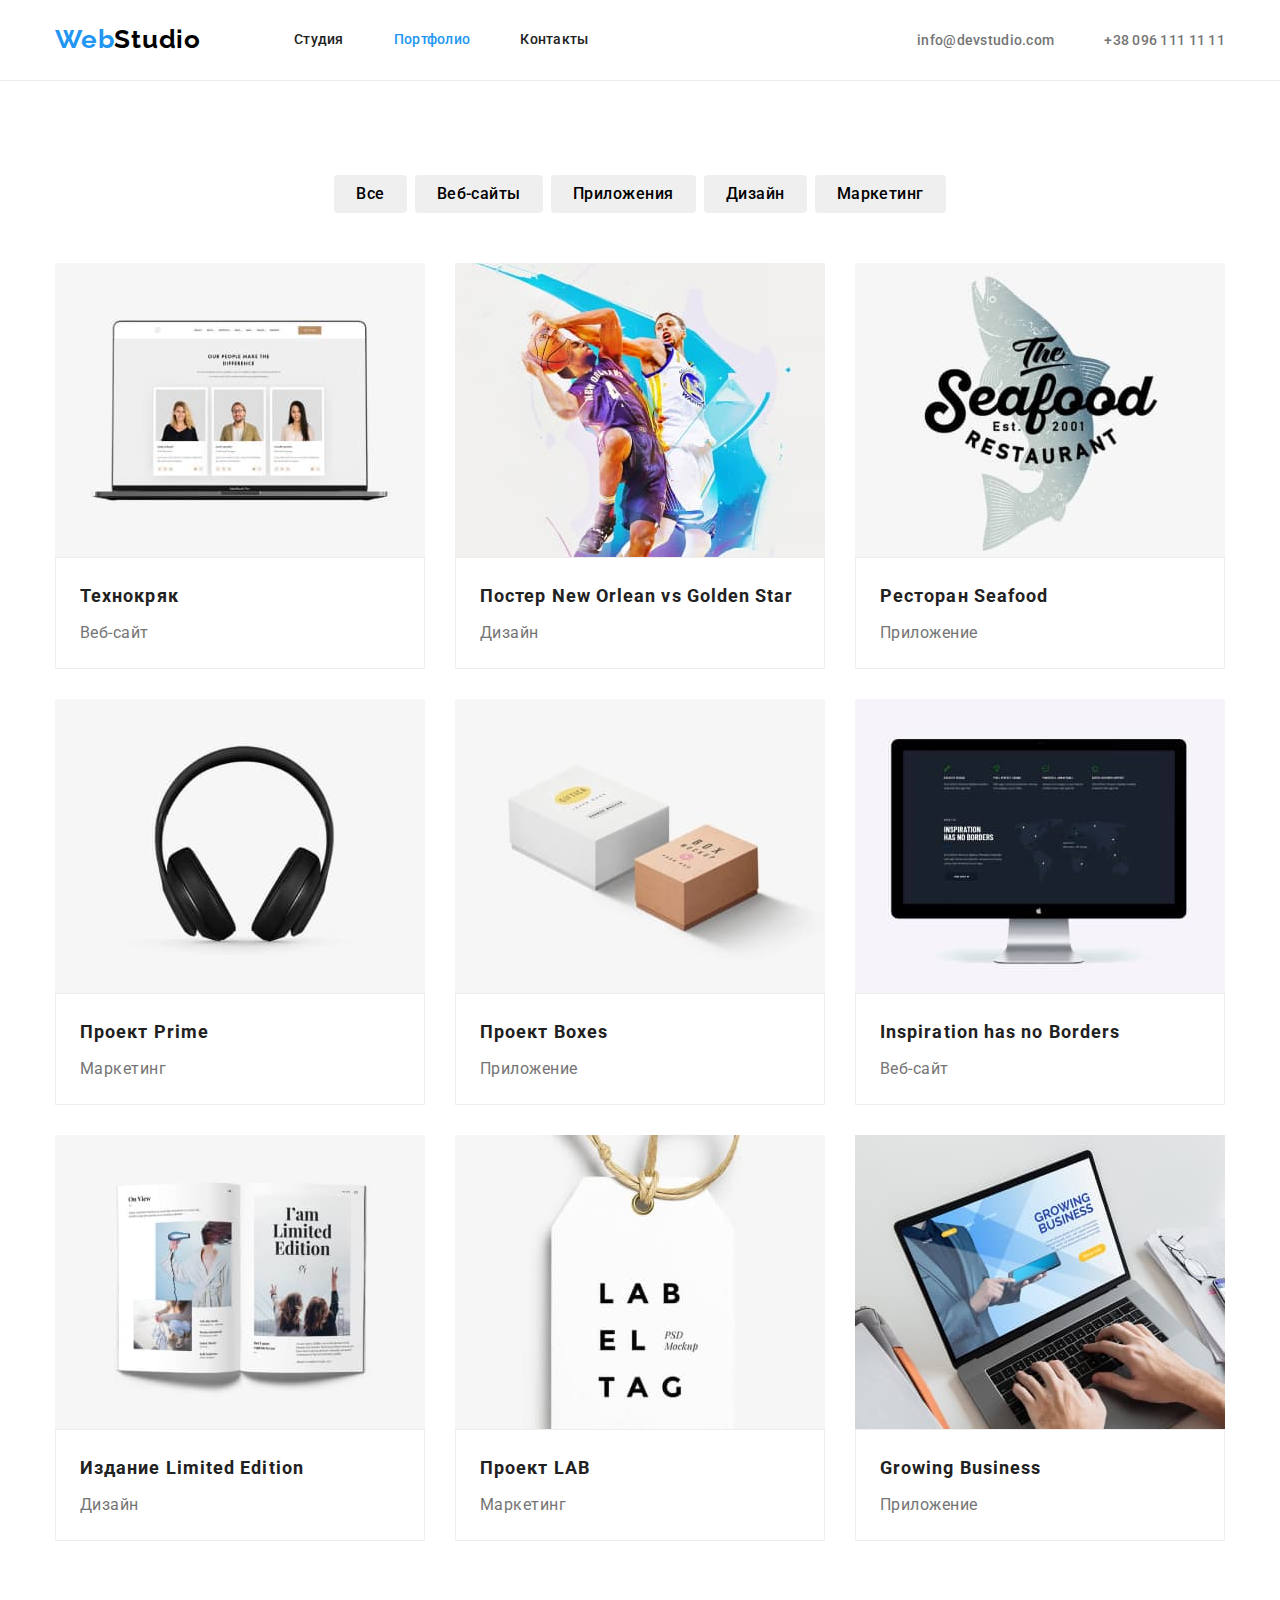
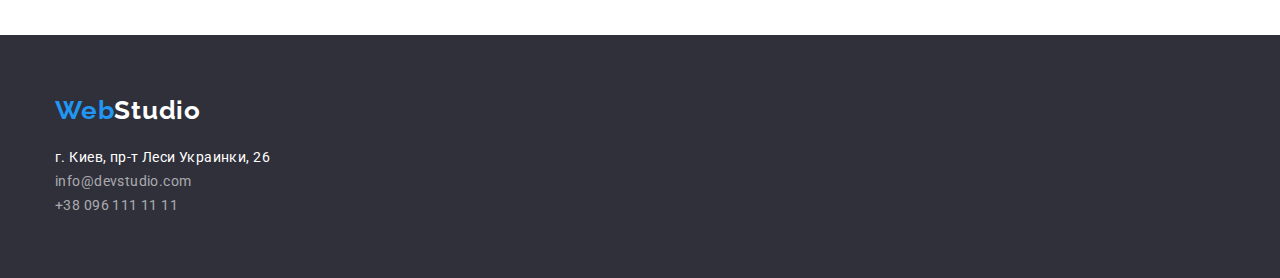
==== portfolio.html @ 31b7b87a "Add files via upload" ====
<!DOCTYPE html>
<html lang="ru">
<head>
    <meta charset="UTF-8">
    <meta http-equiv="X-UA-Compatible" content="IE=edge">
    <meta name="viewport" content="width=device-width, initial-scale=1.0">
    <title>WebStudio</title>
    <link href="https://fonts.googleapis.com/css2?family=Raleway:wght@700&family=Roboto:wght@400;500;700;900&display=swap" rel="stylesheet">
    <link rel="stylesheet" href="https://cdnjs.cloudflare.com/ajax/libs/modern-normalize/1.1.0/modern-normalize.min.css">
    <link rel="stylesheet" href="./css/style.css">
</head>
<body>
    <header class="header section">
        <div class="container header-nav">
            <nav class="nav">
                <a href="./index.html" class="logo logo-link"><span class="web">Web</span>Studio</a>
            <ul class="site-nav">
                <li class="site-nav-item"><a href="./index.html" class="link">Студия</a></li>
                <li class="site-nav-item"><a href="./portfolio.html" class="link current">Портфолио</a></li>
                <li class="site-nav-item"><a href=""class="link">Контакты</a></li>
            </ul>
           </nav>
           <ul class="nav-contacts">
               <li class="nav-contacts-item"><a href="mailto:info@devstudio.com" class="link-contact">info@devstudio.com</a></li>
               <li class="nav-contacts-item"><a href="tel:+380961111111" class="link-contact">+38 096 111 11 11</a></li>
           </ul>
        </div>
       </header>
   <!--Main content-->
    <main>
        <!--Section Portfolio-->
        <setion>
            <div class="container main-portfolio">
            <h1 class="visually-hidden">Портфолио</h1>
            <div class="button-list">
                <button type="button" class="button-portfolio">Все</button>
                <button type="button" class="button-portfolio">Веб-сайты</button>
                <button type="button" class="button-portfolio">Приложения</button>
                <button type="button" class="button-portfolio">Дизайн</button>
                <button type="button" class="button-portfolio">Маркетинг</button>
            </div>
            <div class="flex-container">
            <ul class="portfolio-list">
                <li class="portfolio-item"> 
                    <a href="" class="portfolio-link">
                    <img src="./images/technocrack.jpg" alt="Ноутбук" width="370" height="294">
                        <div class="picture-card">
                            <h2 class="portfolio-title">Технокряк</h2>
                            <p class="portfolio-filter">Веб-сайт</p>
                        </div>
                        <p class="portfolio-description visually-hidden">Описание</p>
                    </a>       
                </li>
                <li class="portfolio-item">
                    <a href="" class="portfolio-link">
                        <img src="./images/new-orlean.jpg" alt="Баскетболисты" width="370" height="294">
                            <div class="picture-card">
                                <h2 class="portfolio-title">Постер New Orlean vs Golden Star</h2>
                                <p class="portfolio-filter">Дизайн</p>
                            </div>
                            <p class="portfolio-description visually-hidden">Описание</p>
                    </a>       
                </li>
                <li class="portfolio-item">
                    <a href="" class="portfolio-link">
                        <img src="./images/seafood.jpg" alt="Лого ресторана" width="370" height="294">
                            <div class="picture-card">
                                <h2 class="portfolio-title">Ресторан Seafood</h2>
                                <p class="portfolio-filter">Приложение</p>
                            </div>
                            <p class="portfolio-description visually-hidden">Описание</p>
                    </a>
                </li>
                <li class="portfolio-item">
                    <a href="" class="portfolio-link">
                        <img src="./images/prime.jpg" alt="Наушники" width="370" height="294">
                            <div class="picture-card">
                                <h2 class="portfolio-title">Проект Prime</h2>
                                <p class="portfolio-filter">Маркетинг</p>
                            </div>
                            <p class="portfolio-description visually-hidden">Описание</p>
                    </a>
                </li>
                <li class="portfolio-item">
                    <a href="" class="portfolio-link">
                        <img src="./images/boxes.jpg" alt="Коробки" width="370" height="294">
                            <div class="picture-card">
                                <h2 class="portfolio-title">Проект Boxes</h2>
                                <p class="portfolio-filter">Приложение</p>
                            </div>
                            <p class="portfolio-description visually-hidden">Описание</p>
                    </a>  
                </li>
                <li class="portfolio-item">
                    <a href="" class="portfolio-link">
                        <img src="./images/inspiration.jpg" alt="Монитор" width="370" height="294">
                            <div class="picture-card">
                                <h2 class="portfolio-title">Inspiration has no Borders</h2>
                                <p class="portfolio-filter">Веб-сайт</p>
                            </div>
                            <p class="portfolio-description visually-hidden">Описание</p>
                    </a>    
                </li>
                <li class="portfolio-item">
                    <a href="" class="portfolio-link">
                        <img src="./images/limited-edition.jpg" alt="Книга" width="370" height="294">
                            <div class="picture-card">
                                <h2 class="portfolio-title">Издание Limited Edition</h2>
                                <p class="portfolio-filter">Дизайн</p>
                            </div>
                            <p class="portfolio-description visually-hidden">Описание</p>
                    </a>   
                </li>
                <li class="portfolio-item">
                    <a href="" class="portfolio-link">
                        <img src="./images/lab.jpg" alt="Ярлык" width="370" height="294">
                            <div class="picture-card">
                                <h2 class="portfolio-title">Проект LAB</h2>
                                <p class="portfolio-filter">Маркетинг</p>
                            </div>  
                            <p class="portfolio-description visually-hidden">Описание</p>
                    </a>   
                </li>
                <li class="portfolio-item">
                    <a href="" class="portfolio-link">
                        <img src="./images/growing-business.jpg" alt="Ноутбук за работой" width="370" height="294">
                            <div class="picture-card">
                                <h2 class="portfolio-title" lang="en">Growing Business</h2>
                                <p class="portfolio-filter">Приложение</p>
                            </div>
                            <p class="portfolio-description visually-hidden">Описание</p>
                    </a>   
                </li>
            </ul>
        </div>
        </div>
        </section>


    </main>
    <footer class="footer section">
        <div class="container">
        <a href="./index.html" class="logo-footer logo-link"><span class="web-footer">Web</span>Studio</a>
        <address class="address">
            <ul class="address-list">
                <li><a href="" class="adress-link-location">г. Киев, пр-т Леси Украинки, 26</a></li>
                <li><a href="mailto:info@devstudio.com" class="adress-link">info@devstudio.com</a></li>
                <li><a href="tel:+380961111111" class="adress-link">+38 096 111 11 11</a></li>
            </ul>
        </address>
    </footer> 
</body>
</html>
---- css/style.css ----
:root {
    --primary-text-color: #757575; 
    --title-text-color: #212121;
    --accent-color: #2196F3;
    --white-text-color: #FFFFFF;
    --background-color-blue: #2196F3;
    --background-color-white: #FFFFFF;
    --background-color-button: #F5F4FA;
    --logo-text-color: #000000;
    --background-color-footer: #2F303A;
    --button-hover-blue: #188CE8;
    --transparent-link: rgba(255, 255, 255, 0.6);
    --border-header-color: #ECECEC;
    --border-picture-color: #EEEEEE; 
}

/*font-family: 'Raleway', sans-serif;
font-family: 'Roboto', sans-serif;*/

html {box-sizing: border-box;}
*, *::before, *::after {box-sizing: inherit;}

body {font-family: 'Roboto', sans-serif;
    color: var(--title-text-color);}

p, h1, h2, h3, h4, h5, h6, ul {
    margin: 0px;
    padding-left: 0px;
}

ul {list-style: none;}

img {display: block; max-width: 100%; height: auto;}
/*.section {outline: 3px solid rgb(174, 109, 235);}*/

.container {
    width: 1200px;
    padding-left: 15px;
    padding-right: 15px;
    margin: 0 auto;
    /*outline: 1px solid red;*/
}
/*header*/
 /*logo and nav*/

.header {
    display: flex;
align-items: center;
border-bottom: 1px solid var(--border-header-color);
}

    .header-nav {
    display: flex;
    align-items: center;
}
    
    .nav {display: flex;
        align-items: center;}
    .site-nav {display: flex;}


.logo{
    font-family: 'Raleway';
    font-style: normal;
    font-weight: 700;
    font-size: 26px;
    line-height: 1.2;
    letter-spacing: 0.03em;
    color: var(--logo-text-color);

    margin-right: 93px;
    padding-top: 24px;
    padding-bottom: 24px;}

    .web{color: var(--accent-color);}

    .logo-link {
        text-decoration: none
    }

.site-nav .link{
    font-weight: 500;
    font-size: 14px;
    line-height: 1.14;
    letter-spacing: 0.02em;
    color: var(--title-text-color);
    text-decoration: none;
    display: block;
    padding-top: 32px;
    padding-bottom: 32px;
    }
    
    /*.site-nav-item {margin-right: 50px;}
    .site-nav-item:last-child {margin-right: 0;}*/
    .site-nav-item:not(:last-child) {margin-right: 50px;}

    .link-contact{
        font-style: normal;
        font-weight: 500;
        font-size: 14px;
        line-height: 1.14;
        letter-spacing: 0.02em;
        color: var(--primary-text-color);
        text-decoration: none;
        padding-top: 32px;
        padding-bottom: 32px;}

.site-nav .link:hover,
.site-nav .link:focus{color: var(--accent-color);}
.link-contact:hover,
.link-contact:focus{color: var(--accent-color);}

.site-nav .link.current {
    color: var(--accent-color);
}

.nav-contacts {display: flex;
margin-left: auto;}
.nav-contacts-item:not(:last-child) {margin-right: 50px;} 


/*Section Hero*/

.hero {background-color: var(--background-color-footer);
text-align: center;}

.hero-title {
    font-weight: 900;
    font-size: 44px;
    line-height: 1.36;
    text-align: center;
    letter-spacing: 0.06em;
    text-transform: uppercase;
    color: var(--white-text-color);
    padding-top: 200px;
    padding-bottom: ;
    margin-bottom: 30px;
    }

.button {font-family: inherit;
    font-weight: 700;
    font-size: 16px;
    line-height: 1.88;
    display:inline-block;
    align-items: center;
    
    letter-spacing: 0.06em;
    color: var(--title-text-color);
    background-color: var(--background-color-button);
    border: transparent;
    border-radius: 4px;
    min-width: 200px;
    padding: 10px 32px;
}

.button:hover,
.button:focus {color: var(--white-text-color);
background-color: var(--button-hover-blue);}  

/* Section Description*/

.description {
padding-top: 94px;

}

.decription-list {
    display: flex;

}

.decription-item {width: 270px;
margin-right: 30px;}

/*.decription-item:last-child {margin-right: 0;}*/

.decription-item:nth-child(4n) {margin-right: 0;}


.text-title {font-weight: 700;
    font-size: 14px;
    line-height: 1.14;
    letter-spacing: 0.03em;
    text-transform: uppercase;
    margin-bottom: 10px;

}
.text {font-size: 14px;
    line-height: 1.71;
    letter-spacing: 0.03em;
    color: var(--primary-text-color);}

    /* Section Activities*/
    
.activities {padding-top: 94px;
    padding-bottom: 94px;}

.activities-list {display: flex;}
.activities-item {margin-right: 30px;}
.activities-item:last-child {margin-right: 0px;}

.section-title {font-weight: 700;
    font-size: 36px;
    line-height: 1.17;
    text-align: center ;
    letter-spacing: 0.03em;
    margin-bottom: 50px;
    }
 

/* Section Team*/

.team {background-color: var(--background-color-button);
    padding-top: 94px;
    padding-bottom: 94px;
}

.team-list {display: flex;}

.team-item {width: 270px;
    margin-right: 30px;
    padding-bottom: 30px;}

.team-item:nth-child(4n) {margin-right: 0;}

.portrait-title {
    font-weight: 500;
    font-size: 16px;
    line-height: 1.19;
    text-align: center;
    letter-spacing: 0.03em;
    margin-top: 30px;
}

.position {margin-top: 10px;
    text-align: center;
}
    
/*footer*/

.footer {background-color:var(--background-color-footer);
padding-top: 60px;
padding-bottom: 60px;}

.logo-footer{font-family: 'Raleway';
    font-style: normal;
    font-weight: 700;
    font-size: 26px;
    line-height: 1.2;
    letter-spacing: 0.03em;
    color: var(--white-text-color);
    
    }
    .web-footer{color: var(--accent-color);}

.address {
    margin-top: 20px;
}

.adress-link-location {
    font-style: normal;
    font-size: 14px;
    line-height: 1.7;
    letter-spacing: 0.03em;
    color: var(--white-text-color);
    text-decoration: none;
    }

.adress-link {
    font-style: normal;
    font-size: 14px;
    line-height: 1.7;
    letter-spacing: 0.03em;
    color: var(--transparent-link);
    text-decoration: none;
    }

    .address-list a:hover,
    .address-list a:focus {color: var(--accent-color);}

    


    /*---------------------Portfolio-page-------------------*/
    .main-portfolio {padding-top: 94px;
    padding-bottom: 94px;}

    .visually-hidden { 
        position: absolute; 
        width: 1px; 
        height: 1px; 
        margin: -1px; 
        border: 0; 
        padding: 0; 
        white-space: nowrap; 
        clip-path: inset(100%); 
        clip: rect(0 0 0 0); 
        overflow: hidden; 
      } 

    .button-list {
        display: flex;
        margin-left: auto;
        margin-right: auto;
        justify-content: center;
        
    }
    .button-portfolio {
        font-family: inherit;
        font-style: normal;
        font-weight: 500;
        font-size: 16px;
        line-height: 1.62;
        text-align: center;
        letter-spacing: 0.03em;
        background-color: var(background-color-button);
        
        border-radius: 4px;
        border: transparent;
        display: block;
        margin-right: 8px;
        padding: 6px 22px;
            
    }

    .flex-container {padding-top: 50px;
        }

    .button-portfolio:last-child {margin-right: 0;}
    

    .button-portfolio:hover,
    .button-portfolio:focus {color: var(--white-text-color);
    background-color: var(--background-color-blue);}
    
    .portfolio-link {text-decoration: none;}

   

    .portfolio-title {
        font-weight: 700;
        font-size: 18px;
        line-height: 2.0;
        letter-spacing: 0.06em;
        color: var(--title-text-color);
        }

    .portfolio-filter {
        font-size: 16px;
        line-height: 1.88;
        letter-spacing: 0.03em;
        color: var(--primary-text-color);
        margin-top: 4px;
        

    }
    .portfolio-description {
        font-size: 16px;
        line-height: 1.88;
        letter-spacing: 0.03em;
        color: var(--white-text-color);
        background-color: var(--background-color-blue);
        padding-left: 24px;
    }

.picture-card {border: 1px solid var(--border-picture-color);
padding: 20px 24px;} 

.portfolio-list {display: flex;
flex-wrap: wrap;}

.portfolio-item {
    width: 370px;
    margin-right: 30px;
    margin-bottom: 30px; 
}
 
.portfolio-item:nth-child(3n) {margin-right: 0;}
.portfolio-item:nth-last-child(-n+3) {margin-bottom: 0;}
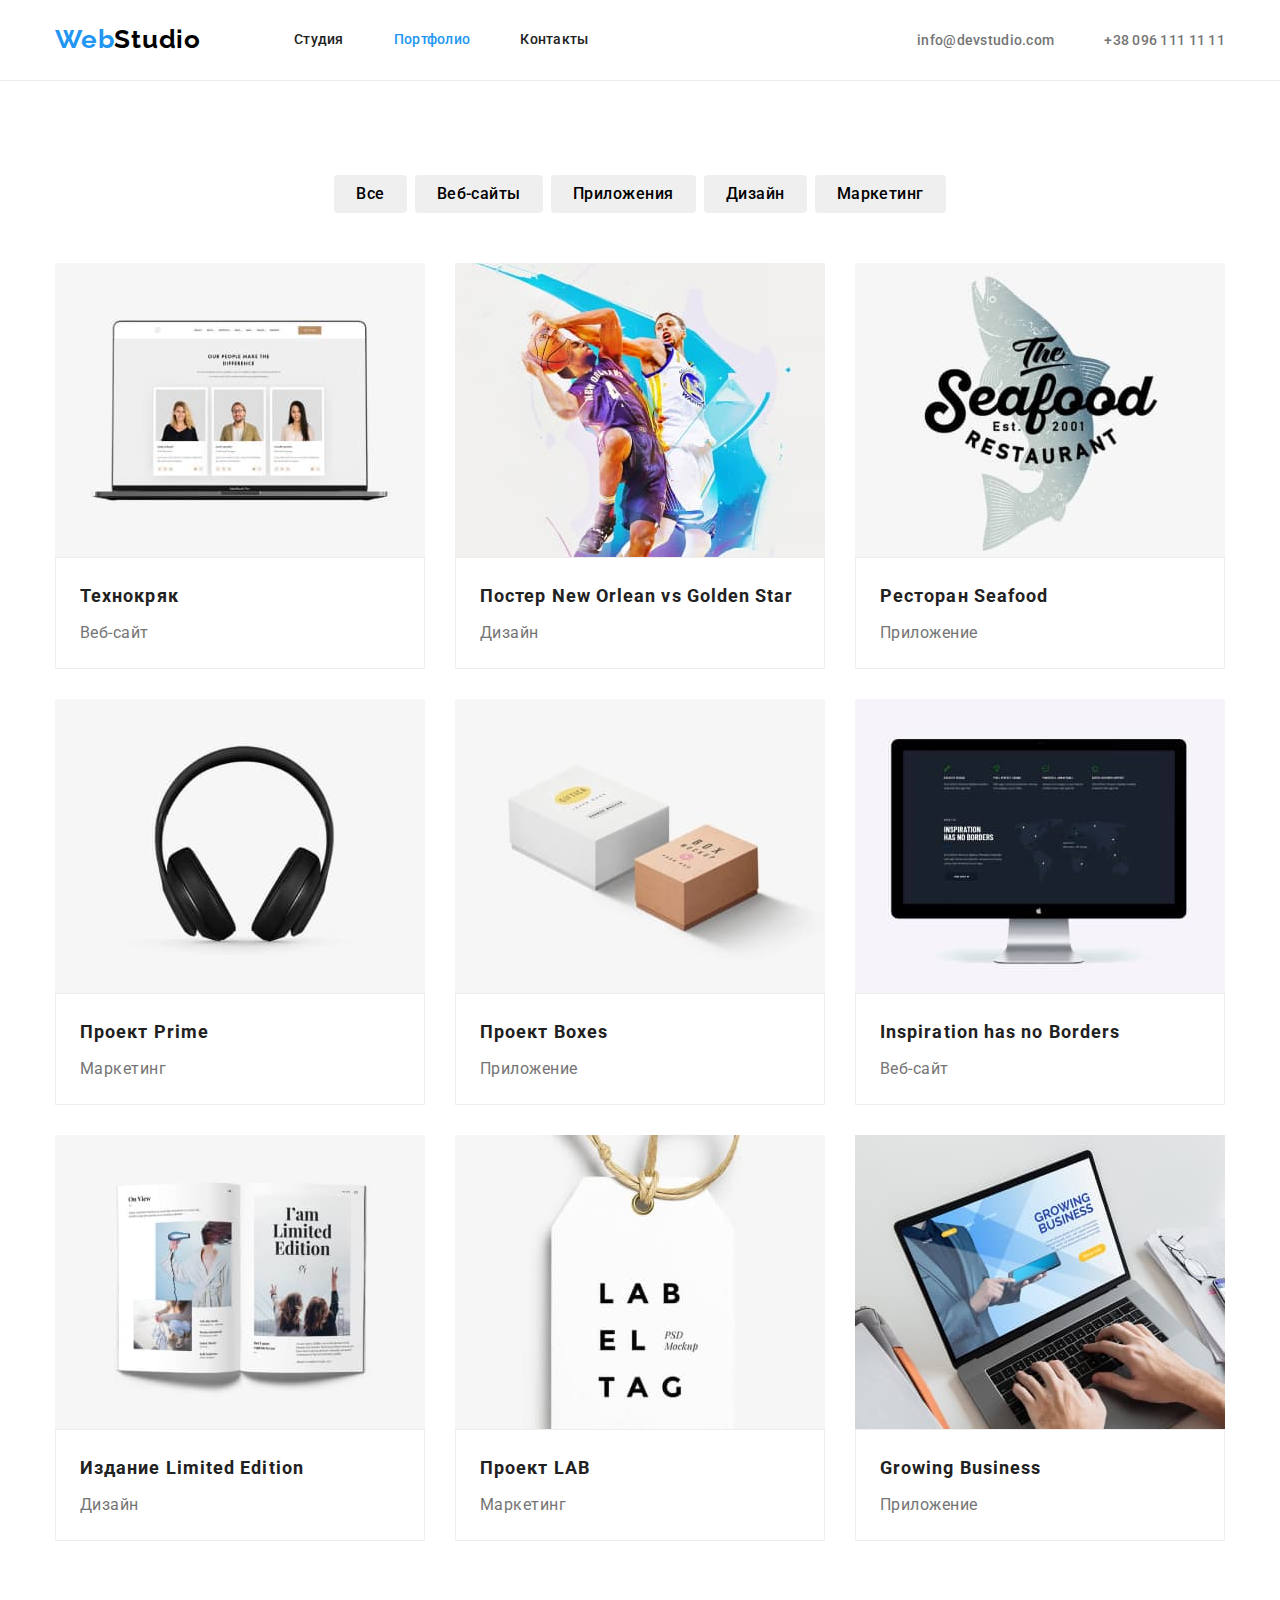
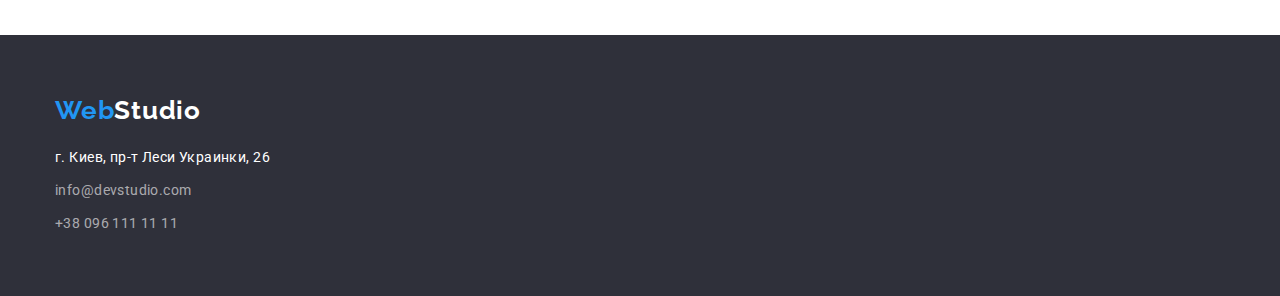
==== commit d541df1b: "Add files via upload" ====
--- a/portfolio.html
+++ b/portfolio.html
@@ -29,16 +29,17 @@
    <!--Main content-->
     <main>
         <!--Section Portfolio-->
-        <setion>
-            <div class="container main-portfolio">
+        <section class="portfolio">
+            <div class="container">
             <h1 class="visually-hidden">Портфолио</h1>
-            <div class="button-list">
-                <button type="button" class="button-portfolio">Все</button>
-                <button type="button" class="button-portfolio">Веб-сайты</button>
-                <button type="button" class="button-portfolio">Приложения</button>
-                <button type="button" class="button-portfolio">Дизайн</button>
-                <button type="button" class="button-portfolio">Маркетинг</button>
-            </div>
+            <ul class="button-list">
+                <li class="button-list-item"><button type="button" class="button-portfolio">Все</button></li>
+                <li class="button-list-item"><button type="button" class="button-portfolio">Веб-сайты</button></li>
+                <li class="button-list-item"><button type="button" class="button-portfolio">Приложения</button></li>
+                <li class="button-list-item"><button type="button" class="button-portfolio">Дизайн</button></li>
+                <li class="button-list-item"><button type="button" class="button-portfolio">Маркетинг</button></li>
+            </ul>
+
             <div class="flex-container">
             <ul class="portfolio-list">
                 <li class="portfolio-item"> 
@@ -143,9 +144,9 @@
         <a href="./index.html" class="logo-footer logo-link"><span class="web-footer">Web</span>Studio</a>
         <address class="address">
             <ul class="address-list">
-                <li><a href="" class="adress-link-location">г. Киев, пр-т Леси Украинки, 26</a></li>
-                <li><a href="mailto:info@devstudio.com" class="adress-link">info@devstudio.com</a></li>
-                <li><a href="tel:+380961111111" class="adress-link">+38 096 111 11 11</a></li>
+                <li class="addres-list-item"><a href="" class="adress-link-location">г. Киев, пр-т Леси Украинки, 26</a></li>
+                <li class="addres-list-item"><a href="mailto:info@devstudio.com" class="adress-link">info@devstudio.com</a></li>
+                <li class="addres-list-item"><a href="tel:+380961111111" class="adress-link">+38 096 111 11 11</a></li>
             </ul>
         </address>
     </footer> 
--- a/css/style.css
+++ b/css/style.css
@@ -122,7 +122,9 @@
 /*Section Hero*/
 
 .hero {background-color: var(--background-color-footer);
-text-align: center;}
+text-align: center;
+padding-top: 200px;
+padding-bottom: 200px;}
 
 .hero-title {
     font-weight: 900;
@@ -132,8 +134,7 @@
     letter-spacing: 0.06em;
     text-transform: uppercase;
     color: var(--white-text-color);
-    padding-top: 200px;
-    padding-bottom: ;
+    
     margin-bottom: 30px;
     }
 
@@ -145,8 +146,8 @@
     align-items: center;
     
     letter-spacing: 0.06em;
-    color: var(--title-text-color);
-    background-color: var(--background-color-button);
+    color: var(--white-text-color);
+    background-color: var(--background-color-blue);
     border: transparent;
     border-radius: 4px;
     min-width: 200px;
@@ -278,11 +279,13 @@
     .address-list a:hover,
     .address-list a:focus {color: var(--accent-color);}
 
+    .addres-list-item:not(:last-child) {margin-bottom: 9px;}
+
     
 
 
     /*---------------------Portfolio-page-------------------*/
-    .main-portfolio {padding-top: 94px;
+    .portfolio {padding-top: 94px;
     padding-bottom: 94px;}
 
     .visually-hidden { 
@@ -303,8 +306,10 @@
         margin-left: auto;
         margin-right: auto;
         justify-content: center;
-        
-    }
+        margin-bottom: 50px; 
+    }
+
+    .button-list-item:not(:last-child) {margin-right: 8px;}
     .button-portfolio {
         font-family: inherit;
         font-style: normal;
@@ -318,13 +323,12 @@
         border-radius: 4px;
         border: transparent;
         display: block;
-        margin-right: 8px;
+        
         padding: 6px 22px;
             
     }
 
-    .flex-container {padding-top: 50px;
-        }
+    
 
     .button-portfolio:last-child {margin-right: 0;}
     
